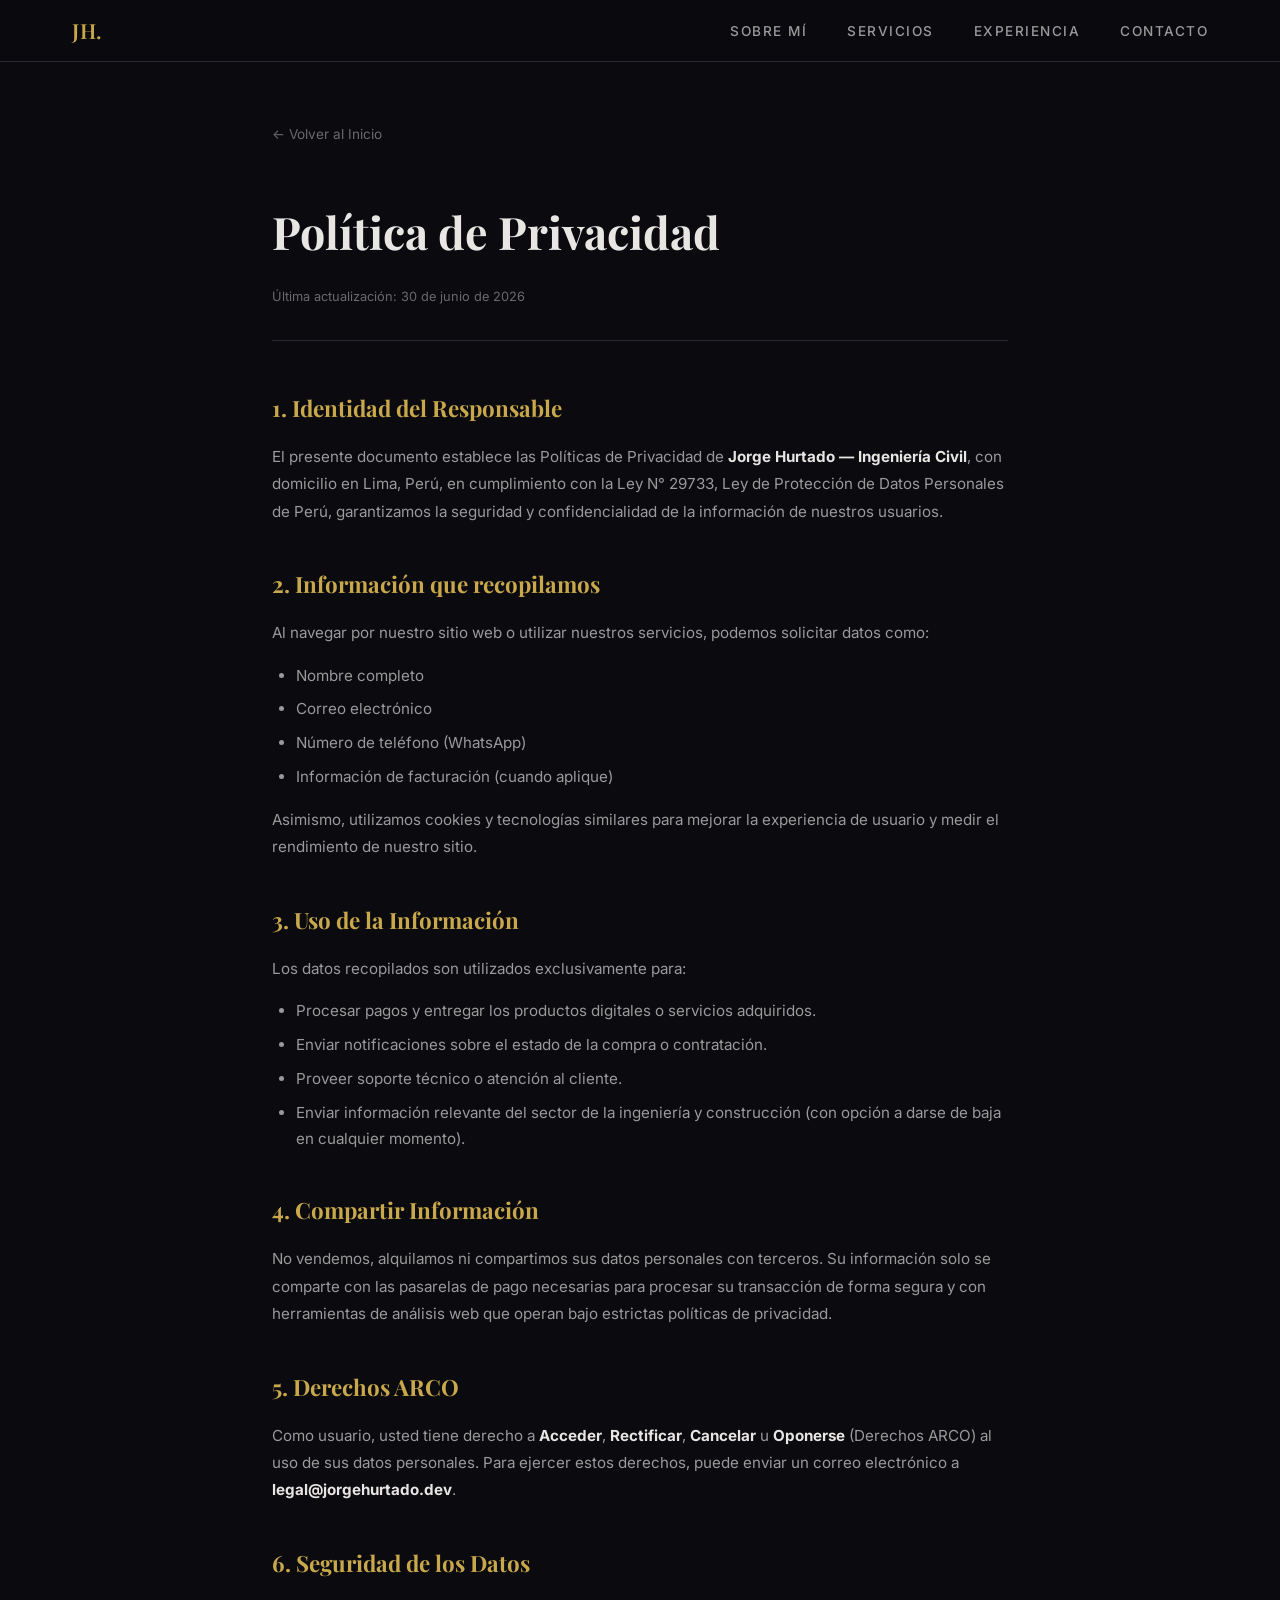
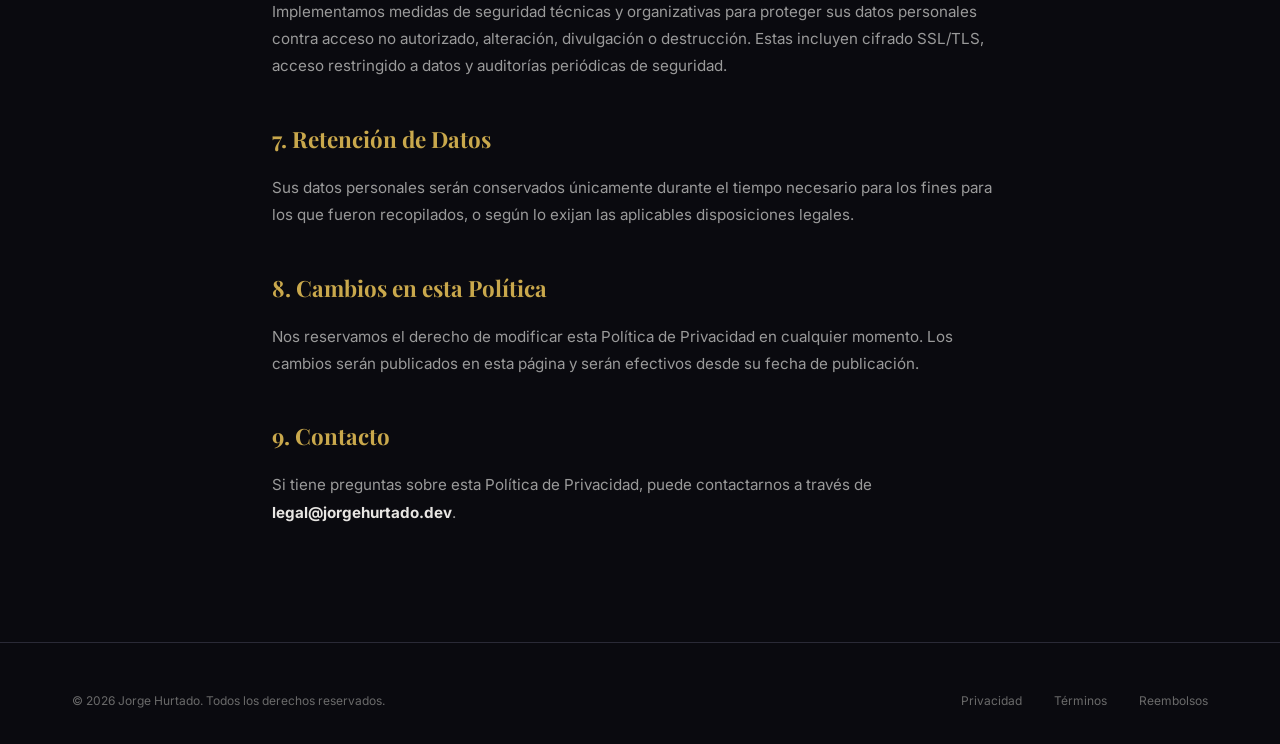
==== privacidad.html @ e7bd2e4a "🚀start: stage 1" ====
<!DOCTYPE html>
<html lang="es">
<head>
  <meta charset="UTF-8">
  <meta name="viewport" content="width=device-width, initial-scale=1.0">
  <title>Política de Privacidad — Jorge Hurtado</title>
  <meta name="description" content="Política de Privacidad del sitio web de Jorge Hurtado, Ingeniero Civil Senior.">
  <link rel="preconnect" href="https://fonts.googleapis.com">
  <link rel="preconnect" href="https://fonts.gstatic.com" crossorigin>
  <link href="https://fonts.googleapis.com/css2?family=Inter:wght@300;400;500;600;700&family=Playfair+Display:wght@400;600;700&family=JetBrains+Mono:wght@400;500&display=swap" rel="stylesheet">
  <link rel="stylesheet" href="styles.css">
</head>
<body>

  <!-- NAVIGATION -->
  <nav class="nav scrolled" id="nav">
    <div class="nav-inner">
      <a href="index.html" class="nav-logo">JH.</a>
      <ul class="nav-links" id="navLinks">
        <li><a href="index.html#sobre-mi">Sobre Mí</a></li>
        <li><a href="index.html#servicios">Servicios</a></li>
        <li><a href="index.html#experiencia">Experiencia</a></li>
        <li><a href="index.html#contacto">Contacto</a></li>
      </ul>
      <button class="nav-toggle" id="navToggle" aria-label="Menú">
        <span></span><span></span><span></span>
      </button>
    </div>
  </nav>

  <!-- CONTENT -->
  <main class="legal-page">
    <div class="legal-container">
      <a href="index.html" class="legal-back">← Volver al Inicio</a>

      <h1 class="legal-title">Política de Privacidad</h1>
      <div class="legal-updated">Última actualización: 30 de junio de 2026</div>

      <div class="legal-content">
        <h2>1. Identidad del Responsable</h2>
        <p>El presente documento establece las Políticas de Privacidad de <strong>Jorge Hurtado — Ingeniería Civil</strong>, con domicilio en Lima, Perú, en cumplimiento con la Ley N° 29733, Ley de Protección de Datos Personales de Perú, garantizamos la seguridad y confidencialidad de la información de nuestros usuarios.</p>

        <h2>2. Información que recopilamos</h2>
        <p>Al navegar por nuestro sitio web o utilizar nuestros servicios, podemos solicitar datos como:</p>
        <ul>
          <li>Nombre completo</li>
          <li>Correo electrónico</li>
          <li>Número de teléfono (WhatsApp)</li>
          <li>Información de facturación (cuando aplique)</li>
        </ul>
        <p>Asimismo, utilizamos cookies y tecnologías similares para mejorar la experiencia de usuario y medir el rendimiento de nuestro sitio.</p>

        <h2>3. Uso de la Información</h2>
        <p>Los datos recopilados son utilizados exclusivamente para:</p>
        <ul>
          <li>Procesar pagos y entregar los productos digitales o servicios adquiridos.</li>
          <li>Enviar notificaciones sobre el estado de la compra o contratación.</li>
          <li>Proveer soporte técnico o atención al cliente.</li>
          <li>Enviar información relevante del sector de la ingeniería y construcción (con opción a darse de baja en cualquier momento).</li>
        </ul>

        <h2>4. Compartir Información</h2>
        <p>No vendemos, alquilamos ni compartimos sus datos personales con terceros. Su información solo se comparte con las pasarelas de pago necesarias para procesar su transacción de forma segura y con herramientas de análisis web que operan bajo estrictas políticas de privacidad.</p>

        <h2>5. Derechos ARCO</h2>
        <p>Como usuario, usted tiene derecho a <strong>Acceder</strong>, <strong>Rectificar</strong>, <strong>Cancelar</strong> u <strong>Oponerse</strong> (Derechos ARCO) al uso de sus datos personales. Para ejercer estos derechos, puede enviar un correo electrónico a <strong>legal@jorgehurtado.dev</strong>.</p>

        <h2>6. Seguridad de los Datos</h2>
        <p>Implementamos medidas de seguridad técnicas y organizativas para proteger sus datos personales contra acceso no autorizado, alteración, divulgación o destrucción. Estas incluyen cifrado SSL/TLS, acceso restringido a datos y auditorías periódicas de seguridad.</p>

        <h2>7. Retención de Datos</h2>
        <p>Sus datos personales serán conservados únicamente durante el tiempo necesario para los fines para los que fueron recopilados, o según lo exijan las aplicables disposiciones legales.</p>

        <h2>8. Cambios en esta Política</h2>
        <p>Nos reservamos el derecho de modificar esta Política de Privacidad en cualquier momento. Los cambios serán publicados en esta página y serán efectivos desde su fecha de publicación.</p>

        <h2>9. Contacto</h2>
        <p>Si tiene preguntas sobre esta Política de Privacidad, puede contactarnos a través de <strong>legal@jorgehurtado.dev</strong>.</p>
      </div>
    </div>
  </main>

  <!-- FOOTER -->
  <footer class="footer">
    <div class="footer-inner">
      <div class="footer-bottom">
        <div class="footer-copy">© 2026 Jorge Hurtado. Todos los derechos reservados.</div>
        <div class="footer-legal">
          <a href="privacidad.html">Privacidad</a>
          <a href="terminos.html">Términos</a>
          <a href="reembolsos.html">Reembolsos</a>
        </div>
      </div>
    </div>
  </footer>

  <script>
    const navToggle = document.getElementById('navToggle');
    const navLinks = document.getElementById('navLinks');
    navToggle.addEventListener('click', () => navLinks.classList.toggle('active'));
  </script>

</body>
</html>
---- styles.css ----
:root {
  --bg-primary: #0a0a0f;
  --bg-secondary: #12121a;
  --bg-card: #1a1a26;
  --bg-card-hover: #22222e;
  --text-primary: #e8e6e3;
  --text-secondary: #9a9a9a;
  --text-muted: #6a6a6a;
  --accent: #c9a84c;
  --accent-dim: #a8883a;
  --accent-glow: rgba(201, 168, 76, 0.15);
  --border: #2a2a36;
  --border-light: #3a3a46;
  --gradient-gold: linear-gradient(135deg, #c9a84c 0%, #e2c97a 50%, #c9a84c 100%);
  --font-heading: 'Playfair Display', Georgia, serif;
  --font-body: 'Inter', -apple-system, BlinkMacSystemFont, sans-serif;
  --font-mono: 'JetBrains Mono', 'Fira Code', monospace;
  --max-width: 1200px;
  --section-padding: 100px 0;
}

*, *::before, *::after {
  margin: 0;
  padding: 0;
  box-sizing: border-box;
}

html {
  scroll-behavior: smooth;
  font-size: 16px;
}

body {
  font-family: var(--font-body);
  background-color: var(--bg-primary);
  color: var(--text-primary);
  line-height: 1.7;
  -webkit-font-smoothing: antialiased;
  -moz-osx-font-smoothing: grayscale;
}

::selection {
  background: var(--accent);
  color: var(--bg-primary);
}

/* ── NAVIGATION ── */
.nav {
  position: fixed;
  top: 0;
  left: 0;
  right: 0;
  z-index: 1000;
  padding: 1.2rem 0;
  transition: all 0.4s ease;
  background: transparent;
}

.nav.scrolled {
  background: rgba(10, 10, 15, 0.92);
  backdrop-filter: blur(20px);
  -webkit-backdrop-filter: blur(20px);
  border-bottom: 1px solid var(--border);
  padding: 0.8rem 0;
}

.nav-inner {
  max-width: var(--max-width);
  margin: 0 auto;
  padding: 0 2rem;
  display: flex;
  justify-content: space-between;
  align-items: center;
}

.nav-logo {
  font-family: var(--font-heading);
  font-size: 1.3rem;
  color: var(--accent);
  text-decoration: none;
  letter-spacing: 0.5px;
  font-weight: 600;
}

.nav-links {
  display: flex;
  gap: 2.5rem;
  list-style: none;
}

.nav-links a {
  color: var(--text-secondary);
  text-decoration: none;
  font-size: 0.85rem;
  text-transform: uppercase;
  letter-spacing: 1.5px;
  font-weight: 500;
  transition: color 0.3s ease;
  position: relative;
}

.nav-links a::after {
  content: '';
  position: absolute;
  bottom: -4px;
  left: 0;
  width: 0;
  height: 1px;
  background: var(--accent);
  transition: width 0.3s ease;
}

.nav-links a:hover {
  color: var(--accent);
}

.nav-links a:hover::after {
  width: 100%;
}

.nav-toggle {
  display: none;
  flex-direction: column;
  gap: 5px;
  cursor: pointer;
  background: none;
  border: none;
  padding: 5px;
}

.nav-toggle span {
  width: 24px;
  height: 2px;
  background: var(--text-primary);
  transition: all 0.3s ease;
}

/* ── HERO ── */
.hero {
  min-height: 100vh;
  display: flex;
  align-items: center;
  position: relative;
  overflow: hidden;
}

.hero-bg {
  position: absolute;
  inset: 0;
  background: 
    radial-gradient(ellipse at 20% 50%, rgba(201, 168, 76, 0.04) 0%, transparent 50%),
    radial-gradient(ellipse at 80% 20%, rgba(201, 168, 76, 0.03) 0%, transparent 40%);
}

.hero-grid {
  position: absolute;
  inset: 0;
  background-image: 
    linear-gradient(rgba(201, 168, 76, 0.03) 1px, transparent 1px),
    linear-gradient(90deg, rgba(201, 168, 76, 0.03) 1px, transparent 1px);
  background-size: 60px 60px;
  mask-image: radial-gradient(ellipse at center, black 30%, transparent 70%);
  -webkit-mask-image: radial-gradient(ellipse at center, black 30%, transparent 70%);
}

.hero-content {
  max-width: var(--max-width);
  margin: 0 auto;
  padding: 0 2rem;
  position: relative;
  z-index: 1;
  display: grid;
  grid-template-columns: 1fr 1fr;
  gap: 4rem;
  align-items: center;
}

.hero-text {
  padding-right: 2rem;
}

.hero-photo {
  display: flex;
  justify-content: center;
  align-items: center;
}

.hero-photo-slot {
  width: 100%;
  max-width: 450px;
  aspect-ratio: 4 / 5;
}

.hero-label {
  display: inline-flex;
  align-items: center;
  gap: 0.5rem;
  font-size: 0.8rem;
  text-transform: uppercase;
  letter-spacing: 3px;
  color: var(--accent);
  margin-bottom: 2rem;
  font-weight: 500;
}

.hero-label::before {
  content: '';
  width: 40px;
  height: 1px;
  background: var(--accent);
}

.hero-name {
  font-family: var(--font-heading);
  font-size: clamp(3rem, 7vw, 5.5rem);
  font-weight: 700;
  line-height: 1.05;
  margin-bottom: 1.5rem;
  color: var(--text-primary);
}

.hero-name .accent {
  background: var(--gradient-gold);
  -webkit-background-clip: text;
  -webkit-text-fill-color: transparent;
  background-clip: text;
}

.hero-title {
  font-size: clamp(1.05rem, 2vw, 1.25rem);
  color: var(--text-secondary);
  margin-bottom: 2.5rem;
  font-weight: 300;
  max-width: 520px;
}

.hero-meta {
  display: flex;
  gap: 3rem;
  margin-top: 3rem;
  padding-top: 3rem;
  border-top: 1px solid var(--border);
}

.hero-stat {
  text-align: left;
}

.hero-stat-number {
  font-family: var(--font-heading);
  font-size: 2.5rem;
  color: var(--accent);
  line-height: 1;
  margin-bottom: 0.3rem;
}

.hero-stat-label {
  font-size: 0.75rem;
  text-transform: uppercase;
  letter-spacing: 2px;
  color: var(--text-muted);
}

.hero-cta {
  display: flex;
  gap: 1.5rem;
  margin-top: 3rem;
}

.btn {
  display: inline-flex;
  align-items: center;
  gap: 0.5rem;
  padding: 0.9rem 2rem;
  font-size: 0.85rem;
  text-transform: uppercase;
  letter-spacing: 1.5px;
  font-weight: 600;
  text-decoration: none;
  border: none;
  cursor: pointer;
  transition: all 0.3s ease;
  font-family: var(--font-body);
}

.btn-primary {
  background: var(--accent);
  color: var(--bg-primary);
}

.btn-primary:hover {
  background: #dbb85a;
  transform: translateY(-2px);
  box-shadow: 0 8px 30px rgba(201, 168, 76, 0.3);
}

.btn-outline {
  background: transparent;
  color: var(--text-primary);
  border: 1px solid var(--border-light);
}

.btn-outline:hover {
  border-color: var(--accent);
  color: var(--accent);
  transform: translateY(-2px);
}

/* ── SECTIONS ── */
.section {
  padding: var(--section-padding);
  position: relative;
}

.section-header {
  max-width: var(--max-width);
  margin: 0 auto;
  padding: 0 2rem 4rem;
}

.section-label {
  display: inline-flex;
  align-items: center;
  gap: 0.5rem;
  font-size: 0.75rem;
  text-transform: uppercase;
  letter-spacing: 3px;
  color: var(--accent);
  margin-bottom: 1rem;
  font-weight: 500;
}

.section-label::before {
  content: '';
  width: 30px;
  height: 1px;
  background: var(--accent);
}

.section-title {
  font-family: var(--font-heading);
  font-size: clamp(2rem, 4vw, 3rem);
  font-weight: 700;
  margin-bottom: 1rem;
}

.section-subtitle {
  font-size: 1.05rem;
  color: var(--text-secondary);
  max-width: 600px;
  font-weight: 300;
}

.section-divider {
  max-width: var(--max-width);
  margin: 0 auto;
  padding: 0 2rem;
}

.section-divider hr {
  border: none;
  height: 1px;
  background: var(--border);
}

/* ── ABOUT ── */
.about-grid {
  max-width: var(--max-width);
  margin: 0 auto;
  padding: 0 2rem;
  display: grid;
  grid-template-columns: 1fr 1fr;
  gap: 4rem;
  align-items: start;
}

.about-text p {
  color: var(--text-secondary);
  margin-bottom: 1.5rem;
  font-size: 1rem;
}

.about-text p:first-of-type {
  font-size: 1.15rem;
  color: var(--text-primary);
  line-height: 1.8;
}

.about-highlights {
  display: grid;
  grid-template-columns: 1fr 1fr;
  gap: 1.5rem;
  margin-top: 2rem;
}

.highlight-card {
  background: var(--bg-card);
  border: 1px solid var(--border);
  padding: 1.5rem;
  transition: all 0.3s ease;
}

.highlight-card:hover {
  border-color: var(--accent);
  background: var(--bg-card-hover);
  transform: translateY(-2px);
}

.highlight-icon {
  font-size: 1.5rem;
  margin-bottom: 0.8rem;
}

.highlight-title {
  font-size: 0.9rem;
  font-weight: 600;
  margin-bottom: 0.3rem;
}

.highlight-desc {
  font-size: 0.8rem;
  color: var(--text-muted);
}

/* ── SERVICES ── */
.services-grid {
  max-width: var(--max-width);
  margin: 0 auto;
  padding: 0 2rem;
  display: grid;
  grid-template-columns: repeat(3, 1fr);
  gap: 1.5rem;
}

.service-card {
  background: var(--bg-card);
  border: 1px solid var(--border);
  padding: 2.5rem 2rem;
  transition: all 0.4s ease;
  position: relative;
  overflow: hidden;
}

.service-card::before {
  content: '';
  position: absolute;
  top: 0;
  left: 0;
  right: 0;
  height: 2px;
  background: var(--gradient-gold);
  transform: scaleX(0);
  transform-origin: left;
  transition: transform 0.4s ease;
}

.service-card:hover::before {
  transform: scaleX(1);
}

.service-card:hover {
  border-color: var(--accent);
  background: var(--bg-card-hover);
  transform: translateY(-4px);
  box-shadow: 0 20px 60px rgba(0, 0, 0, 0.3);
}

.service-number {
  font-family: var(--font-mono);
  font-size: 0.7rem;
  color: var(--accent-dim);
  margin-bottom: 1.5rem;
  letter-spacing: 1px;
}

.service-title {
  font-family: var(--font-heading);
  font-size: 1.3rem;
  margin-bottom: 1rem;
  font-weight: 600;
}

.service-desc {
  font-size: 0.9rem;
  color: var(--text-secondary);
  line-height: 1.7;
}

.service-tags {
  display: flex;
  flex-wrap: wrap;
  gap: 0.5rem;
  margin-top: 1.5rem;
}

.service-tag {
  font-size: 0.7rem;
  padding: 0.3rem 0.7rem;
  background: var(--accent-glow);
  color: var(--accent);
  border: 1px solid rgba(201, 168, 76, 0.2);
  text-transform: uppercase;
  letter-spacing: 0.5px;
}

/* ── EXPERIENCE ── */
.experience-container {
  max-width: var(--max-width);
  margin: 0 auto;
  padding: 0 2rem;
}

.experience-timeline {
  position: relative;
  padding-left: 3rem;
}

.experience-timeline::before {
  content: '';
  position: absolute;
  left: 0;
  top: 0;
  bottom: 0;
  width: 1px;
  background: var(--border);
}

.timeline-item {
  position: relative;
  padding-bottom: 3rem;
}

.timeline-item:last-child {
  padding-bottom: 0;
}

.timeline-dot {
  position: absolute;
  left: -3rem;
  top: 0.3rem;
  width: 11px;
  height: 11px;
  border-radius: 50%;
  background: var(--bg-primary);
  border: 2px solid var(--accent);
  z-index: 1;
  transform: translateX(-5px);
}

.timeline-date {
  font-family: var(--font-mono);
  font-size: 0.75rem;
  color: var(--accent);
  margin-bottom: 0.5rem;
  letter-spacing: 1px;
}

.timeline-role {
  font-family: var(--font-heading);
  font-size: 1.3rem;
  margin-bottom: 0.3rem;
}

.timeline-company {
  font-size: 0.95rem;
  color: var(--text-secondary);
  margin-bottom: 0.8rem;
}

.timeline-desc {
  font-size: 0.9rem;
  color: var(--text-muted);
  max-width: 600px;
  line-height: 1.7;
}

/* ── SKILLS ── */
.skills-container {
  max-width: var(--max-width);
  margin: 0 auto;
  padding: 0 2rem;
}

.skills-grid {
  display: grid;
  grid-template-columns: repeat(3, 1fr);
  gap: 2rem;
}

.skill-group-title {
  font-size: 0.75rem;
  text-transform: uppercase;
  letter-spacing: 2px;
  color: var(--accent);
  margin-bottom: 1.5rem;
  font-weight: 600;
  padding-bottom: 0.8rem;
  border-bottom: 1px solid var(--border);
}

.skill-item {
  display: flex;
  justify-content: space-between;
  align-items: center;
  padding: 0.6rem 0;
  border-bottom: 1px solid rgba(42, 42, 54, 0.5);
}

.skill-name {
  font-size: 0.9rem;
  color: var(--text-secondary);
}

.skill-level {
  font-family: var(--font-mono);
  font-size: 0.7rem;
  color: var(--accent-dim);
}

/* ── CONTACT ── */
.contact-container {
  max-width: var(--max-width);
  margin: 0 auto;
  padding: 0 2rem;
  display: grid;
  grid-template-columns: 1fr 1fr;
  gap: 4rem;
}

.contact-info h3 {
  font-family: var(--font-heading);
  font-size: 1.8rem;
  margin-bottom: 1rem;
}

.contact-info p {
  color: var(--text-secondary);
  margin-bottom: 2rem;
}

.contact-links {
  display: flex;
  flex-direction: column;
  gap: 1.2rem;
}

.contact-link {
  display: flex;
  align-items: center;
  gap: 1rem;
  color: var(--text-secondary);
  text-decoration: none;
  font-size: 0.95rem;
  transition: color 0.3s ease;
}

.contact-link:hover {
  color: var(--accent);
}

.contact-link-icon {
  width: 40px;
  height: 40px;
  border: 1px solid var(--border);
  display: flex;
  align-items: center;
  justify-content: center;
  font-size: 0.9rem;
  transition: all 0.3s ease;
  flex-shrink: 0;
}

.contact-link:hover .contact-link-icon {
  border-color: var(--accent);
  background: var(--accent-glow);
}

.contact-form {
  display: flex;
  flex-direction: column;
  gap: 1.2rem;
}

.form-group {
  display: flex;
  flex-direction: column;
  gap: 0.4rem;
}

.form-group label {
  font-size: 0.75rem;
  text-transform: uppercase;
  letter-spacing: 1.5px;
  color: var(--text-muted);
  font-weight: 500;
}

.form-group input,
.form-group textarea {
  background: var(--bg-card);
  border: 1px solid var(--border);
  padding: 0.9rem 1rem;
  color: var(--text-primary);
  font-family: var(--font-body);
  font-size: 0.9rem;
  transition: border-color 0.3s ease;
  outline: none;
}

.form-group input:focus,
.form-group textarea:focus {
  border-color: var(--accent);
}

.form-group textarea {
  resize: vertical;
  min-height: 120px;
}

/* ── FOOTER ── */
.footer {
  border-top: 1px solid var(--border);
  padding: 3rem 0 2rem;
  margin-top: 0;
}

.footer-inner {
  max-width: var(--max-width);
  margin: 0 auto;
  padding: 0 2rem;
}

.footer-top {
  display: flex;
  justify-content: space-between;
  align-items: start;
  margin-bottom: 3rem;
  padding-bottom: 2rem;
  border-bottom: 1px solid var(--border);
}

.footer-brand {
  font-family: var(--font-heading);
  font-size: 1.3rem;
  color: var(--accent);
  margin-bottom: 0.5rem;
}

.footer-tagline {
  font-size: 0.85rem;
  color: var(--text-muted);
}

.footer-nav {
  display: flex;
  gap: 3rem;
}

.footer-col-title {
  font-size: 0.7rem;
  text-transform: uppercase;
  letter-spacing: 2px;
  color: var(--text-muted);
  margin-bottom: 1rem;
  font-weight: 600;
}

.footer-col ul {
  list-style: none;
  display: flex;
  flex-direction: column;
  gap: 0.6rem;
}

.footer-col a {
  color: var(--text-secondary);
  text-decoration: none;
  font-size: 0.85rem;
  transition: color 0.3s ease;
}

.footer-col a:hover {
  color: var(--accent);
}

.footer-bottom {
  display: flex;
  justify-content: space-between;
  align-items: center;
}

.footer-copy {
  font-size: 0.75rem;
  color: var(--text-muted);
}

.footer-legal {
  display: flex;
  gap: 2rem;
}

.footer-legal a {
  font-size: 0.75rem;
  color: var(--text-muted);
  text-decoration: none;
  transition: color 0.3s ease;
}

.footer-legal a:hover {
  color: var(--accent);
}

/* ── LEGAL PAGES ── */
.legal-page {
  min-height: 100vh;
  padding-top: 120px;
}

.legal-container {
  max-width: 800px;
  margin: 0 auto;
  padding: 0 2rem 100px;
}

.legal-back {
  display: inline-flex;
  align-items: center;
  gap: 0.5rem;
  color: var(--text-muted);
  text-decoration: none;
  font-size: 0.85rem;
  margin-bottom: 3rem;
  transition: color 0.3s ease;
}

.legal-back:hover {
  color: var(--accent);
}

.legal-title {
  font-family: var(--font-heading);
  font-size: clamp(2rem, 4vw, 2.8rem);
  margin-bottom: 1rem;
}

.legal-updated {
  font-size: 0.8rem;
  color: var(--text-muted);
  margin-bottom: 3rem;
  padding-bottom: 2rem;
  border-bottom: 1px solid var(--border);
}

.legal-content h2 {
  font-family: var(--font-heading);
  font-size: 1.4rem;
  margin-top: 2.5rem;
  margin-bottom: 1rem;
  color: var(--accent);
}

.legal-content h3 {
  font-size: 1.1rem;
  margin-top: 2rem;
  margin-bottom: 0.8rem;
}

.legal-content p {
  color: var(--text-secondary);
  margin-bottom: 1rem;
  font-size: 0.95rem;
  line-height: 1.8;
}

.legal-content ul, .legal-content ol {
  color: var(--text-secondary);
  margin-bottom: 1rem;
  padding-left: 1.5rem;
}

.legal-content li {
  margin-bottom: 0.5rem;
  font-size: 0.95rem;
  line-height: 1.7;
}

.legal-content strong {
  color: var(--text-primary);
}

.legal-content em {
  color: var(--text-muted);
  font-style: italic;
}

/* ── IMAGE PLACEHOLDERS ── */
.img-slot {
  background: var(--bg-card);
  border: 2px dashed var(--border-light);
  display: flex;
  align-items: center;
  justify-content: center;
  position: relative;
  overflow: hidden;
  transition: border-color 0.3s ease;
}

.img-slot:hover {
  border-color: var(--accent-dim);
}

.img-slot-label {
  font-family: var(--font-mono);
  font-size: 0.7rem;
  color: var(--text-muted);
  text-transform: uppercase;
  letter-spacing: 1px;
  text-align: center;
  padding: 1rem;
}

/* About image */
.about-image-wrap {
  display: flex;
  align-items: stretch;
}

.about-img {
  width: 100%;
  min-height: 400px;
}

/* Service card image */
.service-img {
  width: 100%;
  height: 180px;
  margin-bottom: 1.5rem;
  border: 2px dashed var(--border-light);
}

.service-img .img-slot-label {
  font-size: 0.6rem;
}

/* Project cards */
.projects-grid {
  max-width: var(--max-width);
  margin: 0 auto;
  padding: 0 2rem;
  display: grid;
  grid-template-columns: repeat(2, 1fr);
  gap: 2rem;
}

.project-card {
  background: var(--bg-card);
  border: 1px solid var(--border);
  overflow: hidden;
  transition: all 0.4s ease;
}

.project-card:hover {
  border-color: var(--accent);
  transform: translateY(-4px);
  box-shadow: 0 20px 60px rgba(0, 0, 0, 0.3);
}

.project-img {
  width: 100%;
  height: 280px;
}

.project-info {
  padding: 2rem;
}

.project-title {
  font-family: var(--font-heading);
  font-size: 1.2rem;
  margin-bottom: 0.8rem;
}

.project-desc {
  font-size: 0.9rem;
  color: var(--text-secondary);
  line-height: 1.7;
  margin-bottom: 1.2rem;
}

.project-tags {
  display: flex;
  flex-wrap: wrap;
  gap: 0.5rem;
}

/* ── ANIMATIONS ── */
.fade-in {
  opacity: 0;
  transform: translateY(30px);
  transition: all 0.8s cubic-bezier(0.16, 1, 0.3, 1);
}

.fade-in.visible {
  opacity: 1;
  transform: translateY(0);
}

/* ── RESPONSIVE ── */
@media (max-width: 968px) {
  .about-grid {
    grid-template-columns: 1fr;
    gap: 3rem;
  }

  .services-grid {
    grid-template-columns: 1fr 1fr;
  }

  .skills-grid {
    grid-template-columns: 1fr 1fr;
  }

  .contact-container {
    grid-template-columns: 1fr;
    gap: 3rem;
  }

  .hero-content {
    grid-template-columns: 1fr;
    gap: 3rem;
    text-align: center;
  }

  .hero-text {
    padding-right: 0;
  }

  .hero-photo {
    order: -1;
  }

  .hero-photo-slot {
    max-width: 300px;
  }

  .hero-label {
    justify-content: center;
  }

  .hero-label::before {
    display: none;
  }

  .hero-title {
    margin-left: auto;
    margin-right: auto;
  }

  .hero-meta {
    justify-content: center;
    gap: 2rem;
  }

  .hero-cta {
    justify-content: center;
  }

  .hero-meta {
    gap: 2rem;
  }

  .footer-top {
    flex-direction: column;
    gap: 2rem;
  }

  .footer-nav {
    gap: 2rem;
    flex-wrap: wrap;
  }
}

@media (max-width: 768px) {
  :root {
    --section-padding: 60px 0;
  }

  .nav-links {
    display: none;
    position: fixed;
    top: 0;
    left: 0;
    right: 0;
    bottom: 0;
    background: rgba(10, 10, 15, 0.98);
    flex-direction: column;
    align-items: center;
    justify-content: center;
    gap: 2rem;
    z-index: 999;
  }

  .nav-links.active {
    display: flex;
  }

  .nav-links a {
    font-size: 1.2rem;
  }

  .nav-toggle {
    display: flex;
    z-index: 1001;
  }

  .hero-meta {
    flex-wrap: wrap;
    gap: 1.5rem;
  }

  .hero-cta {
    flex-direction: column;
  }

  .services-grid {
    grid-template-columns: 1fr;
  }

  .skills-grid {
    grid-template-columns: 1fr;
  }

  .projects-grid {
    grid-template-columns: 1fr;
  }

  .about-highlights {
    grid-template-columns: 1fr;
  }

  .footer-bottom {
    flex-direction: column;
    gap: 1rem;
    text-align: center;
  }

  .footer-legal {
    flex-wrap: wrap;
    justify-content: center;
    gap: 1rem;
  }
}

@media (max-width: 480px) {
  .hero-name {
    font-size: 2.5rem;
  }

  .hero-stat-number {
    font-size: 2rem;
  }

  .section-title {
    font-size: 1.8rem;
  }
}
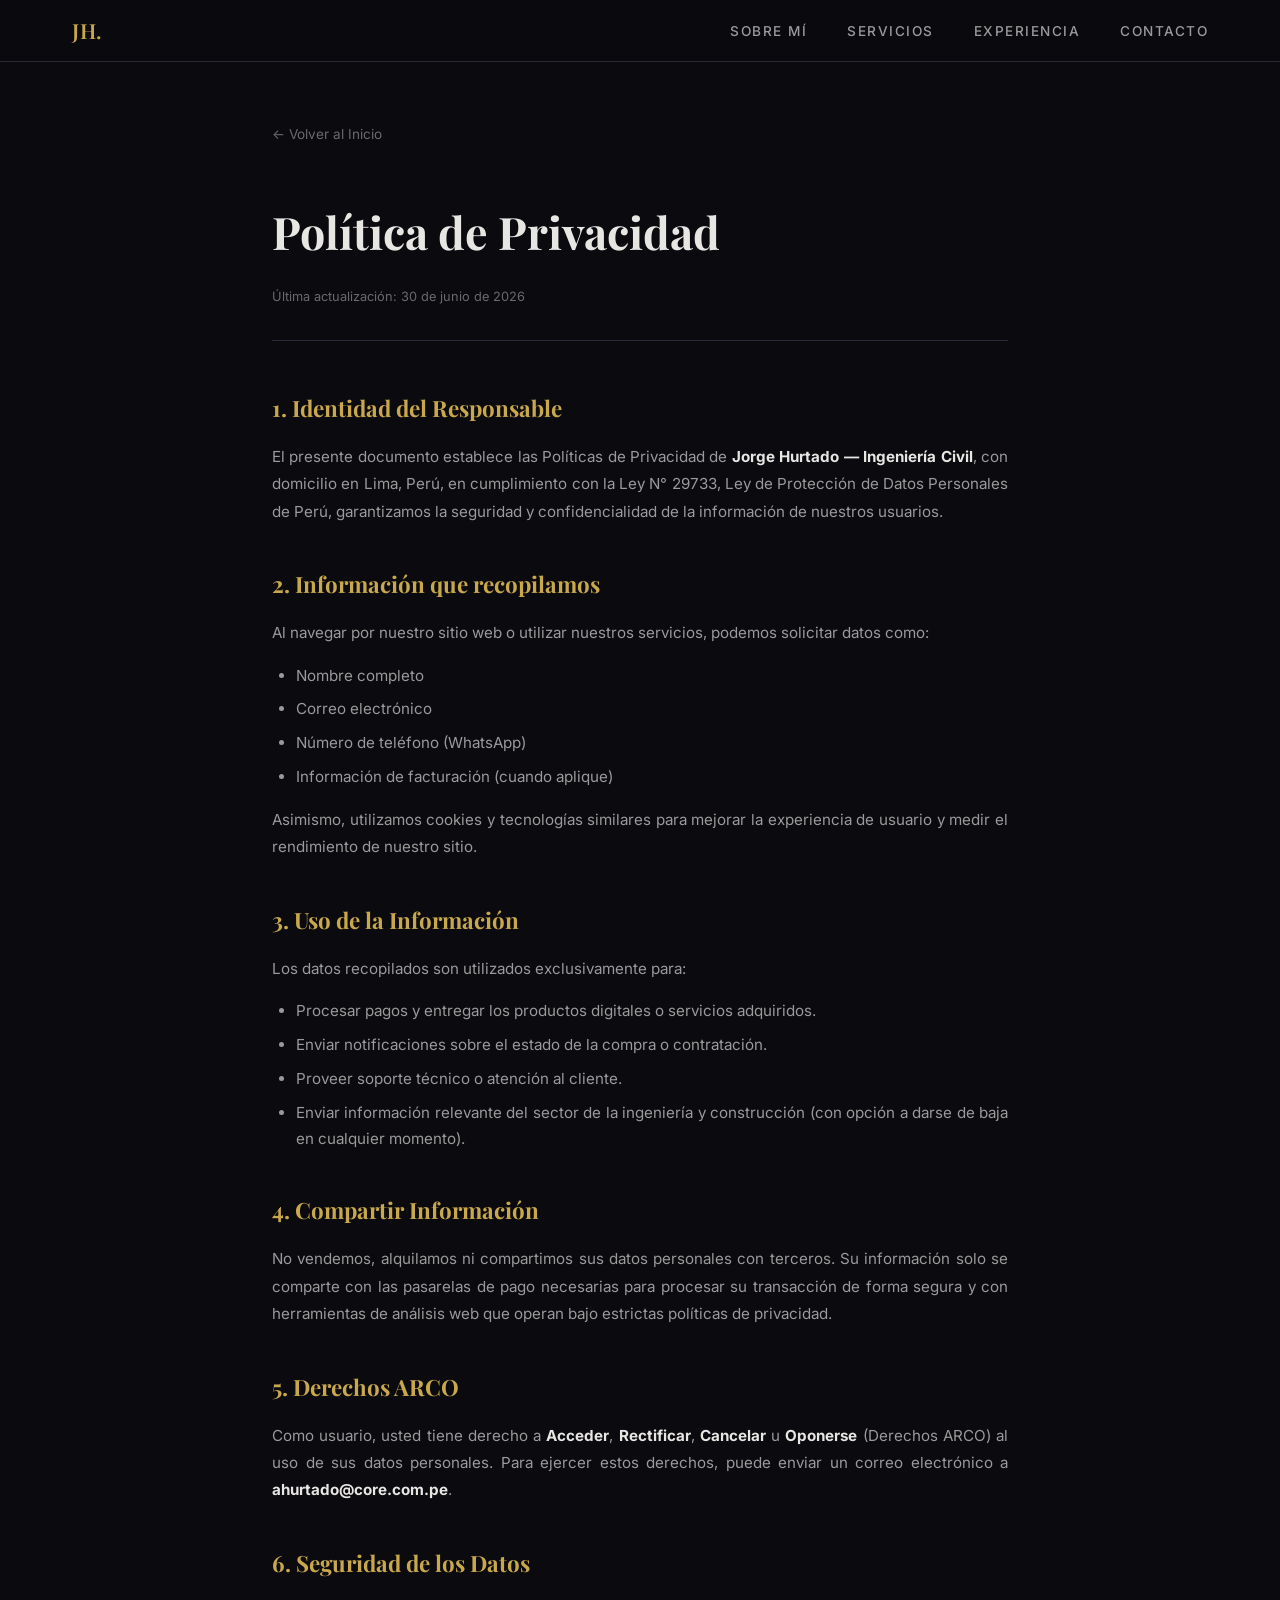
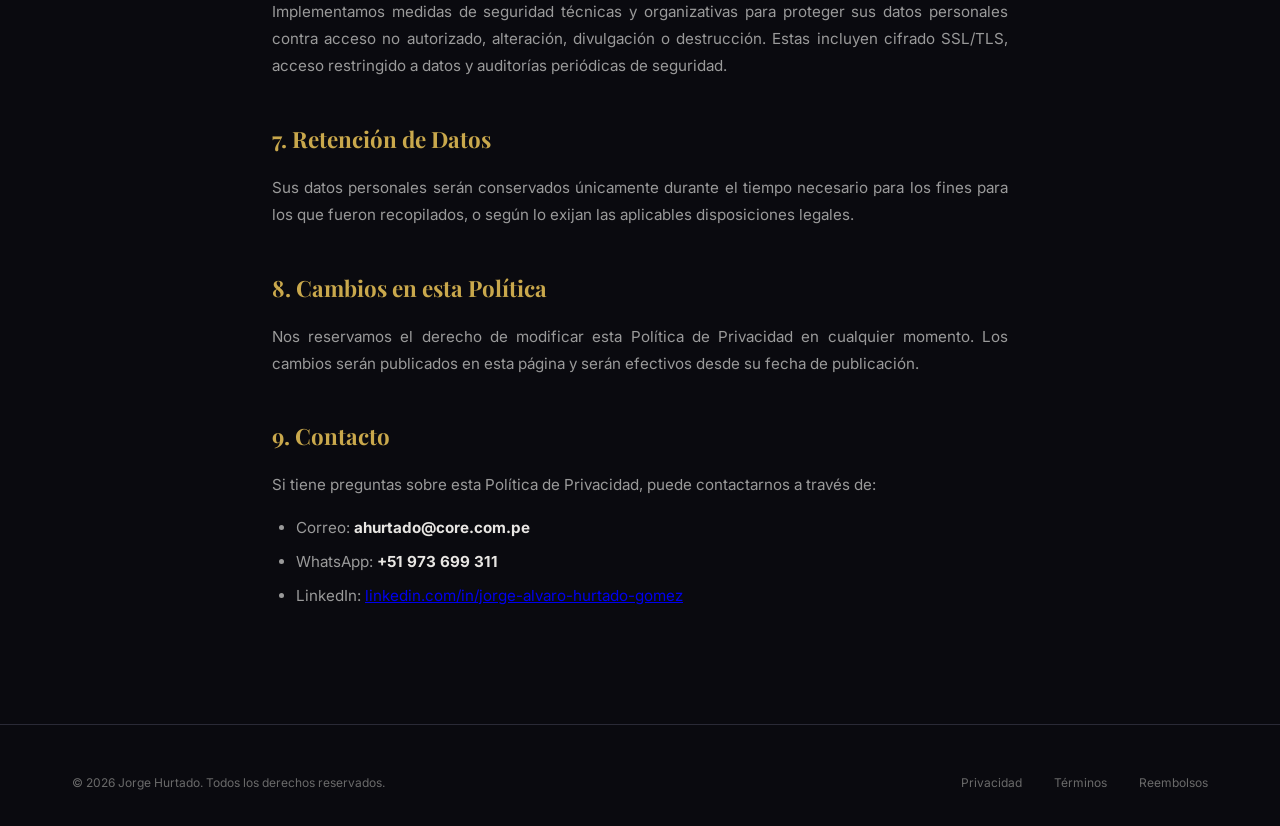
==== commit 206ed10d: "🤖task: add svg and contact info" ====
--- a/privacidad.html
+++ b/privacidad.html
@@ -8,6 +8,7 @@
   <link rel="preconnect" href="https://fonts.googleapis.com">
   <link rel="preconnect" href="https://fonts.gstatic.com" crossorigin>
   <link href="https://fonts.googleapis.com/css2?family=Inter:wght@300;400;500;600;700&family=Playfair+Display:wght@400;600;700&family=JetBrains+Mono:wght@400;500&display=swap" rel="stylesheet">
+  <link rel="icon" type="image/svg+xml" href="images/logo.svg">
   <link rel="stylesheet" href="styles.css">
 </head>
 <body>
@@ -63,7 +64,7 @@
         <p>No vendemos, alquilamos ni compartimos sus datos personales con terceros. Su información solo se comparte con las pasarelas de pago necesarias para procesar su transacción de forma segura y con herramientas de análisis web que operan bajo estrictas políticas de privacidad.</p>
 
         <h2>5. Derechos ARCO</h2>
-        <p>Como usuario, usted tiene derecho a <strong>Acceder</strong>, <strong>Rectificar</strong>, <strong>Cancelar</strong> u <strong>Oponerse</strong> (Derechos ARCO) al uso de sus datos personales. Para ejercer estos derechos, puede enviar un correo electrónico a <strong>legal@jorgehurtado.dev</strong>.</p>
+        <p>Como usuario, usted tiene derecho a <strong>Acceder</strong>, <strong>Rectificar</strong>, <strong>Cancelar</strong> u <strong>Oponerse</strong> (Derechos ARCO) al uso de sus datos personales. Para ejercer estos derechos, puede enviar un correo electrónico a <strong>ahurtado@core.com.pe</strong>.</p>
 
         <h2>6. Seguridad de los Datos</h2>
         <p>Implementamos medidas de seguridad técnicas y organizativas para proteger sus datos personales contra acceso no autorizado, alteración, divulgación o destrucción. Estas incluyen cifrado SSL/TLS, acceso restringido a datos y auditorías periódicas de seguridad.</p>
@@ -75,7 +76,12 @@
         <p>Nos reservamos el derecho de modificar esta Política de Privacidad en cualquier momento. Los cambios serán publicados en esta página y serán efectivos desde su fecha de publicación.</p>
 
         <h2>9. Contacto</h2>
-        <p>Si tiene preguntas sobre esta Política de Privacidad, puede contactarnos a través de <strong>legal@jorgehurtado.dev</strong>.</p>
+        <p>Si tiene preguntas sobre esta Política de Privacidad, puede contactarnos a través de:</p>
+        <ul>
+          <li>Correo: <strong>ahurtado@core.com.pe</strong></li>
+          <li>WhatsApp: <strong>+51 973 699 311</strong></li>
+          <li>LinkedIn: <a href="https://linkedin.com/in/jorge-alvaro-hurtado-gomez/" target="_blank">linkedin.com/in/jorge-alvaro-hurtado-gomez</a></li>
+        </ul>
       </div>
     </div>
   </main>
--- a/styles.css
+++ b/styles.css
@@ -37,6 +37,7 @@
   line-height: 1.7;
   -webkit-font-smoothing: antialiased;
   -moz-osx-font-smoothing: grayscale;
+  text-align: justify;
 }
 
 ::selection {
@@ -371,19 +372,21 @@
   display: grid;
   grid-template-columns: 1fr 1fr;
   gap: 4rem;
-  align-items: start;
+  align-items: stretch;
 }
 
 .about-text p {
   color: var(--text-secondary);
   margin-bottom: 1.5rem;
   font-size: 1rem;
+  text-align: justify;
 }
 
 .about-text p:first-of-type {
   font-size: 1.15rem;
   color: var(--text-primary);
   line-height: 1.8;
+  text-align: justify;
 }
 
 .about-highlights {
@@ -484,6 +487,7 @@
   font-size: 0.9rem;
   color: var(--text-secondary);
   line-height: 1.7;
+  text-align: justify;
 }
 
 .service-tags {
@@ -572,6 +576,7 @@
   color: var(--text-muted);
   max-width: 600px;
   line-height: 1.7;
+  text-align: justify;
 }
 
 /* ── SKILLS ── */
@@ -841,6 +846,7 @@
   font-family: var(--font-heading);
   font-size: clamp(2rem, 4vw, 2.8rem);
   margin-bottom: 1rem;
+  text-align: left;
 }
 
 .legal-updated {
@@ -870,6 +876,7 @@
   margin-bottom: 1rem;
   font-size: 0.95rem;
   line-height: 1.8;
+  text-align: justify;
 }
 
 .legal-content ul, .legal-content ol {
@@ -907,6 +914,12 @@
 
 .img-slot:hover {
   border-color: var(--accent-dim);
+}
+
+.img-slot img {
+  width: 100%;
+  height: 100%;
+  object-fit: cover;
 }
 
 .img-slot-label {
@@ -935,11 +948,6 @@
   width: 100%;
   height: 180px;
   margin-bottom: 1.5rem;
-  border: 2px dashed var(--border-light);
-}
-
-.service-img .img-slot-label {
-  font-size: 0.6rem;
 }
 
 /* Project cards */
@@ -967,7 +975,7 @@
 
 .project-img {
   width: 100%;
-  height: 280px;
+  height: 340px;
 }
 
 .project-info {
@@ -985,6 +993,7 @@
   color: var(--text-secondary);
   line-height: 1.7;
   margin-bottom: 1.2rem;
+  text-align: justify;
 }
 
 .project-tags {
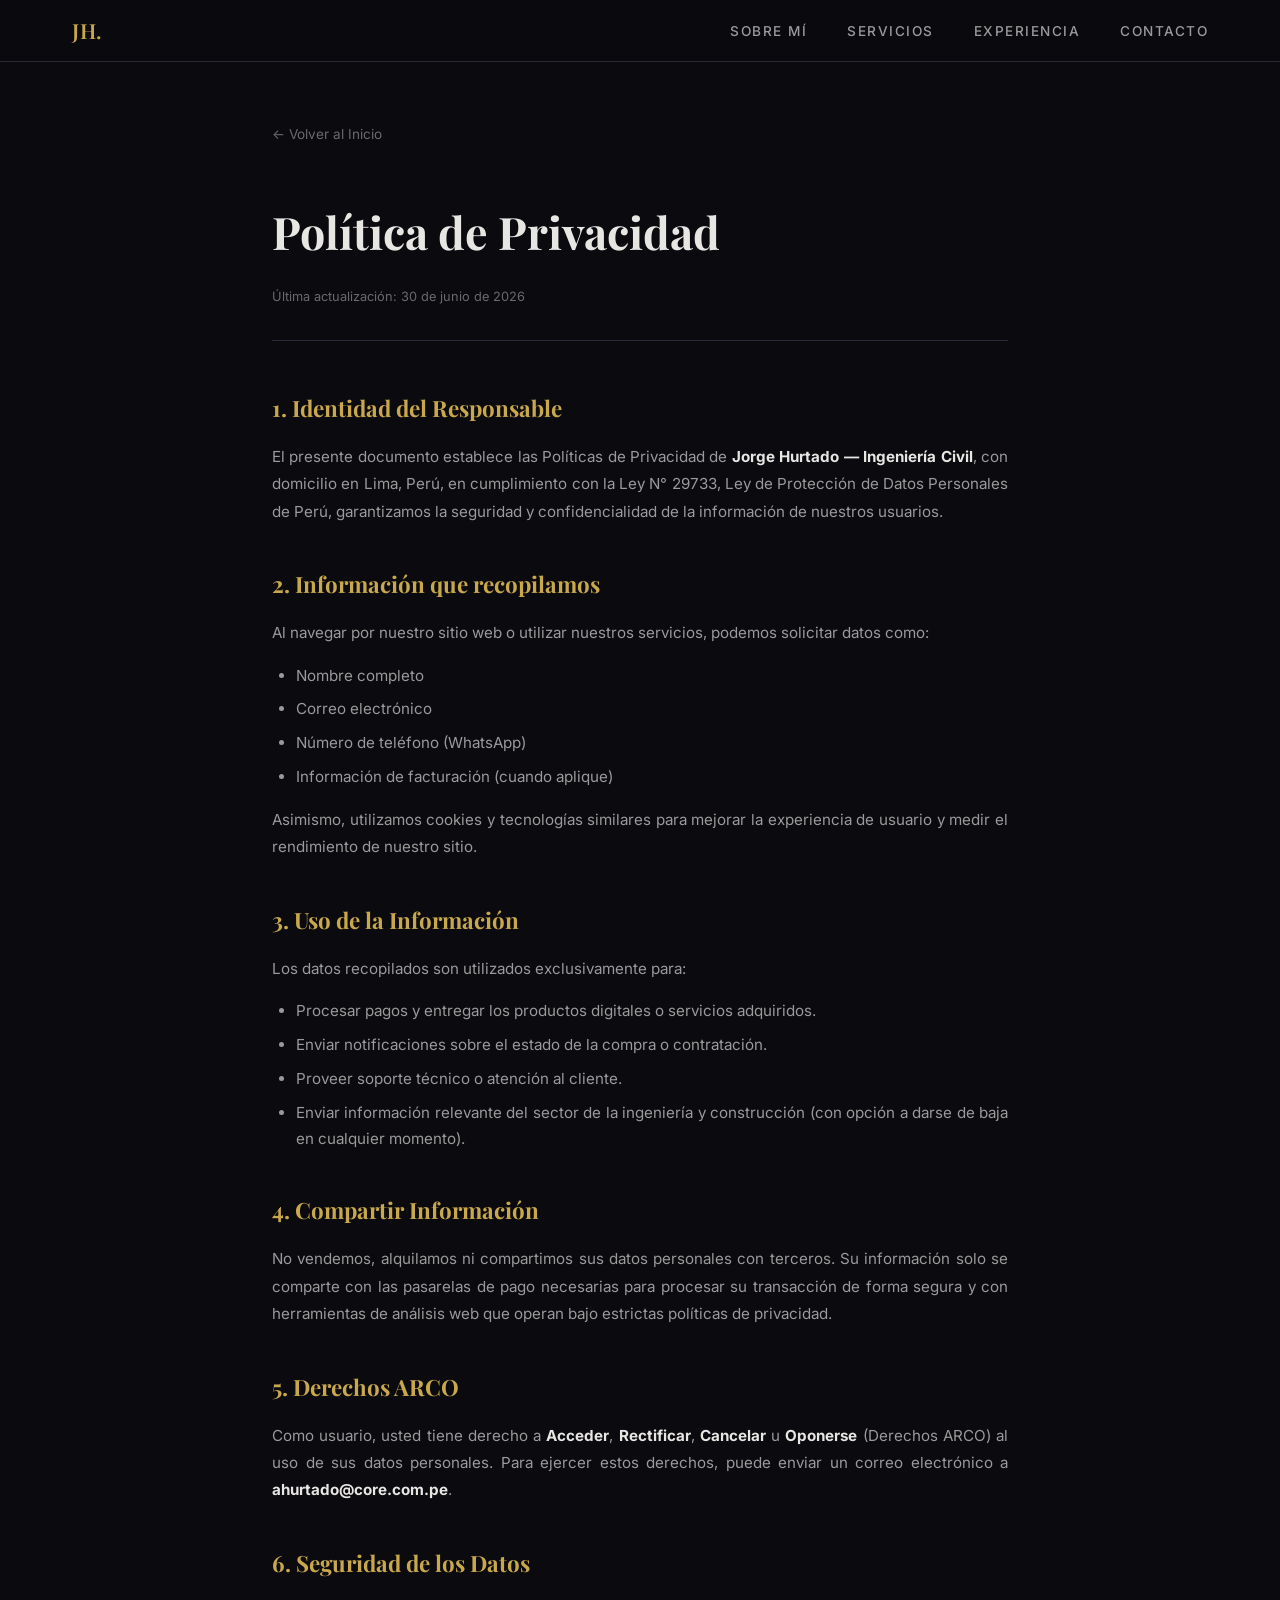
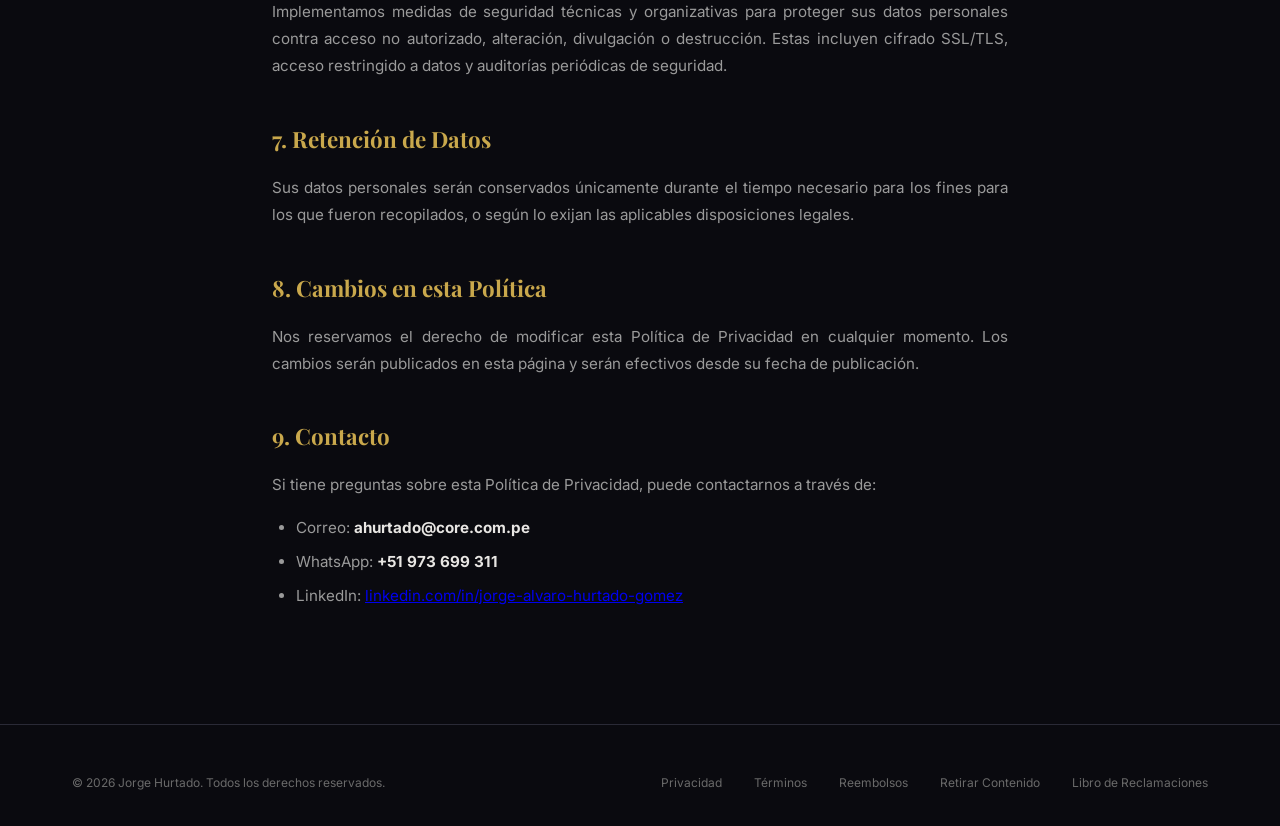
==== commit 290cf54f: "🤖task: add libro de reclamaciones & form retirar archivo" ====
--- a/privacidad.html
+++ b/privacidad.html
@@ -95,6 +95,8 @@
           <a href="privacidad.html">Privacidad</a>
           <a href="terminos.html">Términos</a>
           <a href="reembolsos.html">Reembolsos</a>
+          <a href="retirar-contenido.html">Retirar Contenido</a>
+          <a href="https://docs.google.com/forms/d/e/1FAIpQLSc6-UUeUOH3_AMlY1svMd2LR1To4y-ToUEbB1d33BlJ3AC2iQ/viewform?usp=sharing&ouid=113939090749411451993" target="_blank">Libro de Reclamaciones</a>
         </div>
       </div>
     </div>
